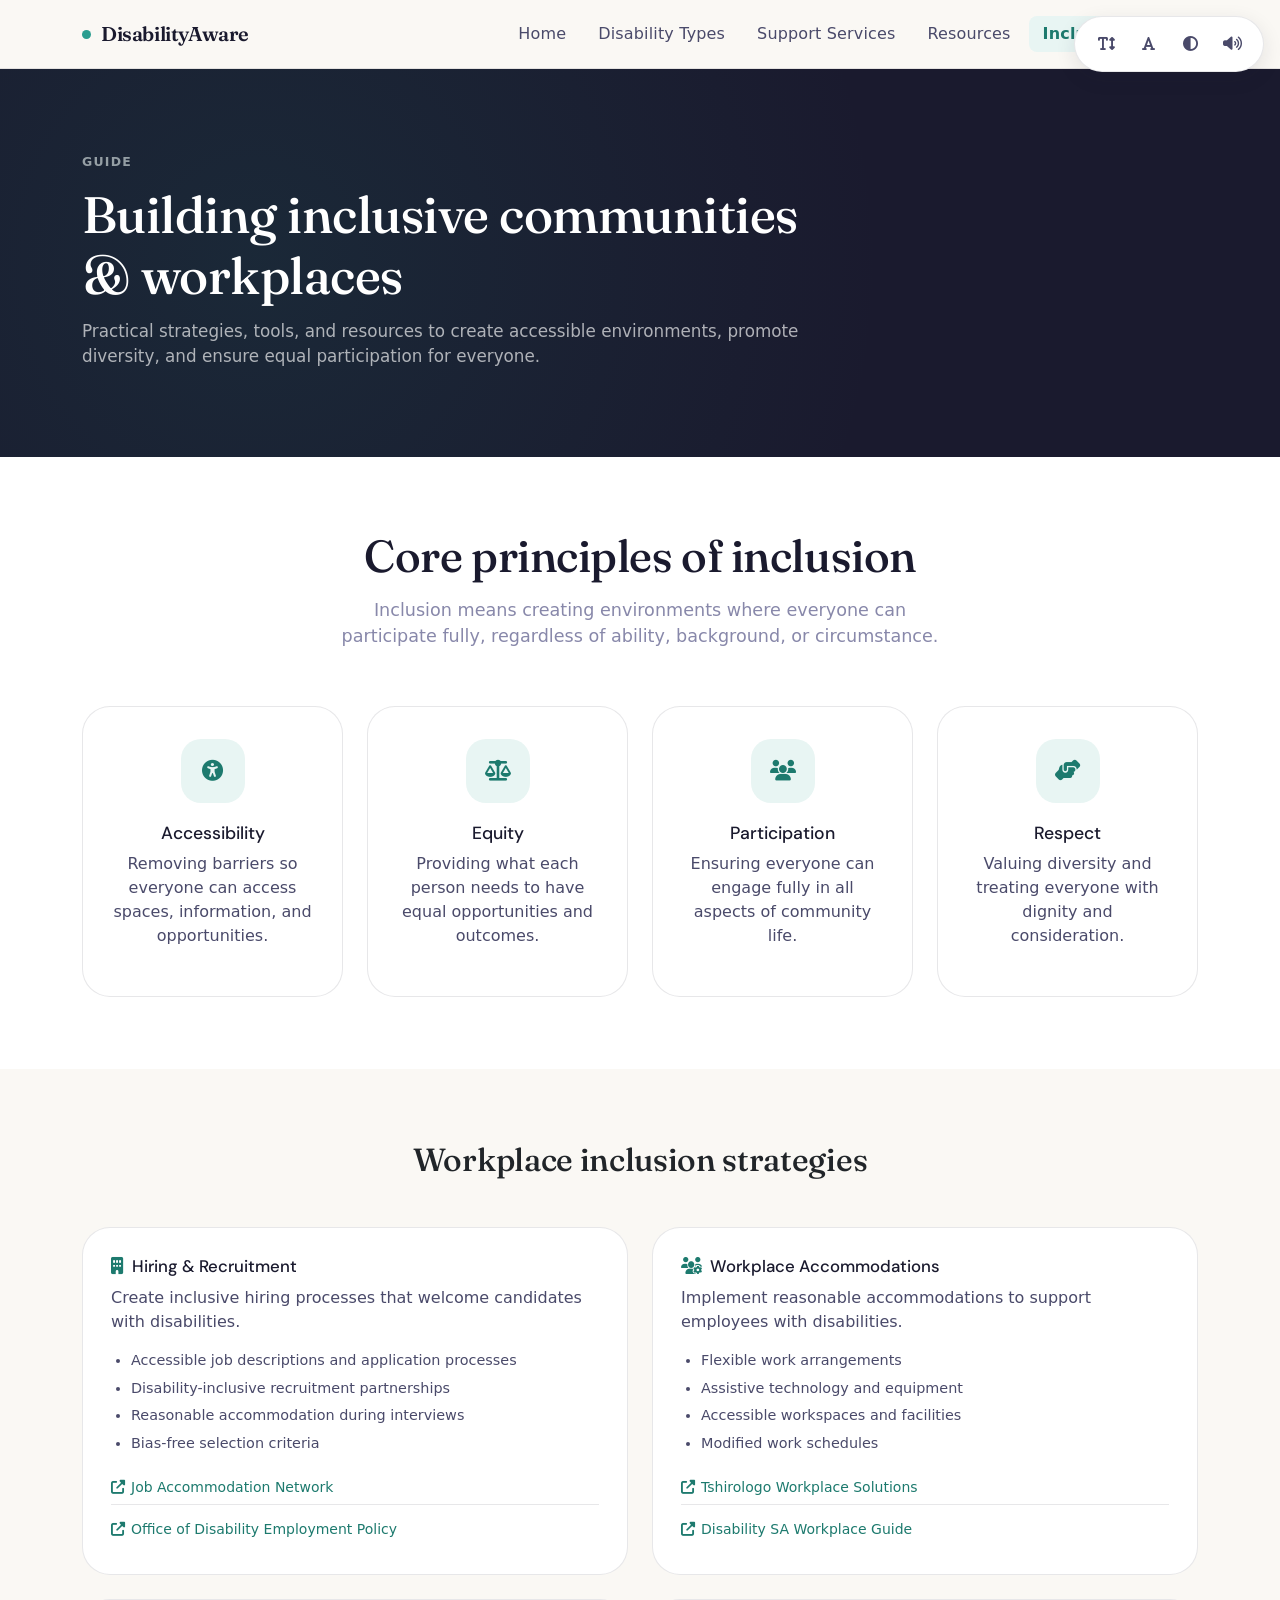
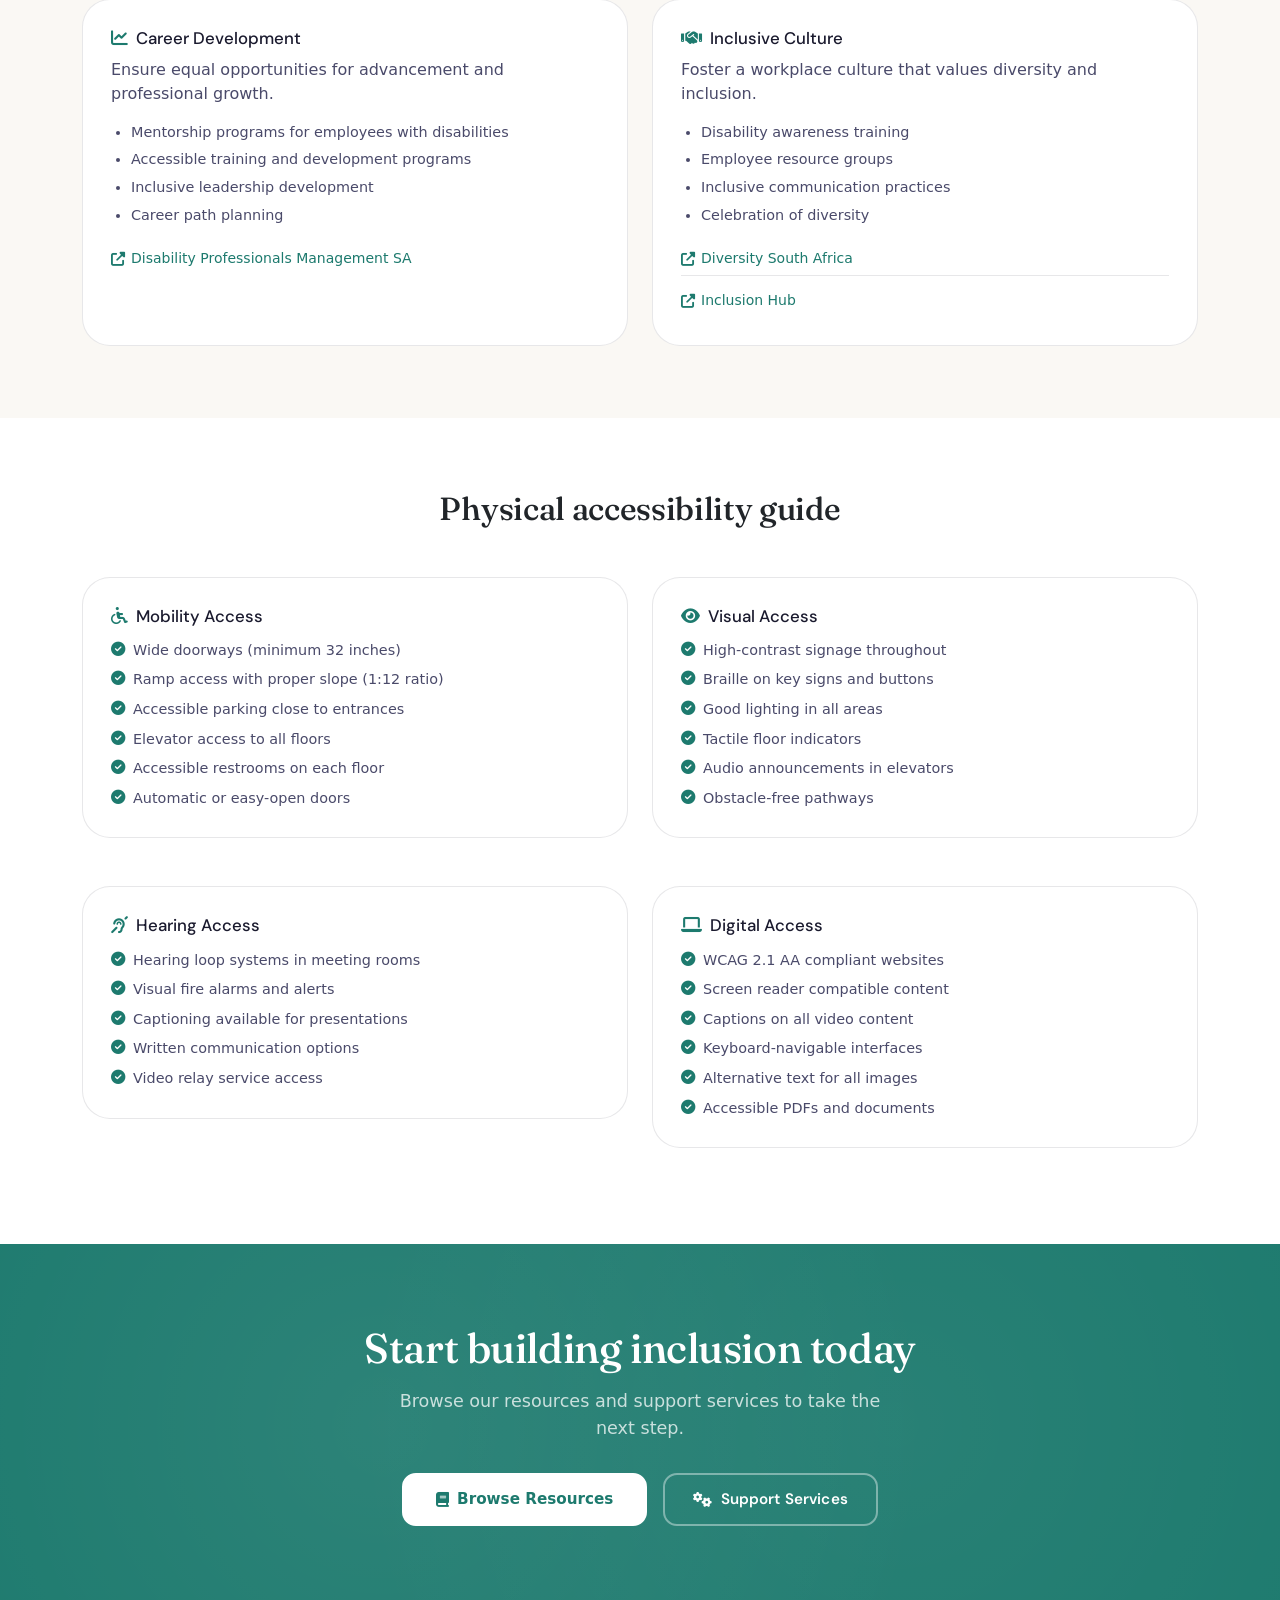
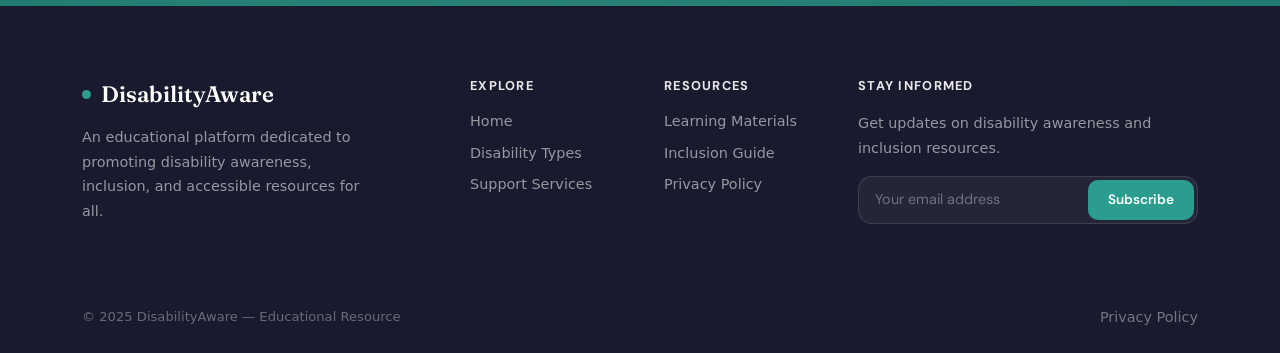
==== inclusion.html @ 9f7e64bd "Initial commit - disablilityAware website" ====
<!DOCTYPE html>
<html lang="en">
<head>
  <meta charset="utf-8"/>
  <meta name="viewport" content="width=device-width, initial-scale=1.0"/>
  <meta name="description" content="DisabilityAware — An educational platform dedicated to raising awareness about disabilities, promoting inclusion, and sharing empowering resources."/>
  <title>Inclusion Guide — DisabilityAware</title>
  <link rel="stylesheet" href="css/site.css"/>
  <link rel="stylesheet" href="https://cdnjs.cloudflare.com/ajax/libs/font-awesome/6.4.0/css/all.min.css" crossorigin="anonymous"/>
  <link rel="preconnect" href="https://fonts.googleapis.com">
  <link rel="preconnect" href="https://fonts.gstatic.com" crossorigin>
  <link href="https://fonts.googleapis.com/css2?family=DM+Sans:ital,opsz,wght@0,9..40,300;0,9..40,400;0,9..40,500;0,9..40,600;0,9..40,700;1,9..40,400&family=Fraunces:ital,opsz,wght@0,9..144,300;0,9..144,600;1,9..144,300&display=swap" rel="stylesheet">
  <link rel="stylesheet" href="https://cdnjs.cloudflare.com/ajax/libs/bootstrap/5.3.2/css/bootstrap.min.css" crossorigin="anonymous"/>
</head>
<body>

  <!-- Accessibility Toolbar -->
  <div class="accessibility-toolbar" role="toolbar" aria-label="Accessibility controls">
    <button id="font-increase" aria-label="Increase text size" title="Larger text"><i class="fas fa-text-height" aria-hidden="true"></i></button>
    <button id="font-decrease" aria-label="Decrease text size" title="Smaller text"><i class="fas fa-font" aria-hidden="true"></i></button>
    <button id="high-contrast" aria-label="Toggle high contrast" title="High contrast"><i class="fas fa-circle-half-stroke" aria-hidden="true"></i></button>
    <button id="read-aloud" aria-label="Read page aloud" title="Read aloud"><i class="fas fa-volume-high" aria-hidden="true"></i></button>
    <button id="stop-speech" aria-label="Stop reading" title="Stop" style="display:none;"><i class="fas fa-stop" aria-hidden="true"></i></button>
  </div>

  <a href="#main-content" class="visually-hidden-focusable" style="position:absolute;top:4px;left:4px;z-index:99999;padding:8px 16px;background:var(--teal);color:white;border-radius:8px;font-weight:600;">Skip to main content</a>

  <!-- Navigation -->
  <nav class="navbar navbar-expand-lg" role="navigation" aria-label="Main navigation">
    <div class="container">
      <a class="navbar-brand" href="index.html" aria-label="DisabilityAware home">
        <span class="navbar-brand-dot" aria-hidden="true"></span>
        DisabilityAware
      </a>
      <button class="navbar-toggler" type="button" data-bs-toggle="collapse" data-bs-target="#navbarNav"
              aria-controls="navbarNav" aria-expanded="false" aria-label="Toggle navigation">
        <span class="navbar-toggler-icon"></span>
      </button>
      <div class="collapse navbar-collapse" id="navbarNav">
        <ul class="navbar-nav ms-auto align-items-lg-center gap-lg-1">
          <li class="nav-item"><a class="nav-link" href="index.html">Home</a></li>
<li class="nav-item"><a class="nav-link" href="types.html">Disability Types</a></li>
<li class="nav-item"><a class="nav-link" href="services.html">Support Services</a></li>
<li class="nav-item"><a class="nav-link" href="resources.html">Resources</a></li>
<li class="nav-item"><a class="nav-link active" href="inclusion.html" aria-current="page">Inclusion Guide</a></li>

        </ul>
      </div>
    </div>
  </nav>

  <main id="main-content" role="main">
    
<section class="page-hero"><div class="container"><div class="col-lg-8"><span class="section-eyebrow" style="color:rgba(255,255,255,0.6);">Guide</span><h1>Building inclusive communities &amp; workplaces</h1><p>Practical strategies, tools, and resources to create accessible environments, promote diversity, and ensure equal participation for everyone.</p></div></div></section>

<section class="py-5"><div class="container py-4">
  <div class="section-header centered"><h2>Core principles of inclusion</h2><p>Inclusion means creating environments where everyone can participate fully, regardless of ability, background, or circumstance.</p></div>
  <div class="row g-4">
    <div class="col-md-6 col-lg-3"><div class="principle-card animate-pending"><div class="principle-icon mx-auto"><i class="fas fa-universal-access"></i></div><h4>Accessibility</h4><p>Removing barriers so everyone can access spaces, information, and opportunities.</p></div></div>
    <div class="col-md-6 col-lg-3"><div class="principle-card animate-pending"><div class="principle-icon mx-auto"><i class="fas fa-balance-scale"></i></div><h4>Equity</h4><p>Providing what each person needs to have equal opportunities and outcomes.</p></div></div>
    <div class="col-md-6 col-lg-3"><div class="principle-card animate-pending"><div class="principle-icon mx-auto"><i class="fas fa-users"></i></div><h4>Participation</h4><p>Ensuring everyone can engage fully in all aspects of community life.</p></div></div>
    <div class="col-md-6 col-lg-3"><div class="principle-card animate-pending"><div class="principle-icon mx-auto"><i class="fas fa-hands-helping"></i></div><h4>Respect</h4><p>Valuing diversity and treating everyone with dignity and consideration.</p></div></div>
  </div>
</div></section>

<section id="workplace-inclusion" class="py-5 section-alt"><div class="container py-4">
  <h2 class="text-center mb-5">Workplace inclusion strategies</h2>
  <div class="row g-4">
    <div class="col-lg-6"><div class="inclusion-card animate-pending"><h4><i class="fas fa-building me-2" style="color:var(--teal)"></i>Hiring &amp; Recruitment</h4><p>Create inclusive hiring processes that welcome candidates with disabilities.</p><ul class="inclusion-list"><li>Accessible job descriptions and application processes</li><li>Disability-inclusive recruitment partnerships</li><li>Reasonable accommodation during interviews</li><li>Bias-free selection criteria</li></ul><div class="resource-links"><a href="https://www.askjan.org" target="_blank" class="resource-link"><i class="fas fa-external-link-alt"></i>Job Accommodation Network</a><a href="https://www.dol.gov/odep" target="_blank" class="resource-link"><i class="fas fa-external-link-alt"></i>Office of Disability Employment Policy</a></div></div></div>
    <div class="col-lg-6"><div class="inclusion-card animate-pending"><h4><i class="fas fa-users-cog me-2" style="color:var(--teal)"></i>Workplace Accommodations</h4><p>Implement reasonable accommodations to support employees with disabilities.</p><ul class="inclusion-list"><li>Flexible work arrangements</li><li>Assistive technology and equipment</li><li>Accessible workspaces and facilities</li><li>Modified work schedules</li></ul><div class="resource-links"><a href="https://www.tshirologo.co.za" target="_blank" class="resource-link"><i class="fas fa-external-link-alt"></i>Tshirologo Workplace Solutions</a><a href="https://www.disabilitysa.org/workplace" target="_blank" class="resource-link"><i class="fas fa-external-link-alt"></i>Disability SA Workplace Guide</a></div></div></div>
    <div class="col-lg-6"><div class="inclusion-card animate-pending"><h4><i class="fas fa-chart-line me-2" style="color:var(--teal)"></i>Career Development</h4><p>Ensure equal opportunities for advancement and professional growth.</p><ul class="inclusion-list"><li>Mentorship programs for employees with disabilities</li><li>Accessible training and development programs</li><li>Inclusive leadership development</li><li>Career path planning</li></ul><div class="resource-links"><a href="https://www.dpmsa.org.za" target="_blank" class="resource-link"><i class="fas fa-external-link-alt"></i>Disability Professionals Management SA</a></div></div></div>
    <div class="col-lg-6"><div class="inclusion-card animate-pending"><h4><i class="fas fa-handshake me-2" style="color:var(--teal)"></i>Inclusive Culture</h4><p>Foster a workplace culture that values diversity and inclusion.</p><ul class="inclusion-list"><li>Disability awareness training</li><li>Employee resource groups</li><li>Inclusive communication practices</li><li>Celebration of diversity</li></ul><div class="resource-links"><a href="https://www.diversitysa.org" target="_blank" class="resource-link"><i class="fas fa-external-link-alt"></i>Diversity South Africa</a><a href="https://www.inclusionhub.com" target="_blank" class="resource-link"><i class="fas fa-external-link-alt"></i>Inclusion Hub</a></div></div></div>
  </div>
</div></section>

<section id="physical-accessibility" class="py-5"><div class="container py-4">
  <h2 class="text-center mb-5">Physical accessibility guide</h2>
  <div class="row g-4">
    <div class="col-lg-6">
      <div class="accessibility-guide animate-pending">
        <h4><i class="fas fa-wheelchair me-2" style="color:var(--teal)"></i>Mobility Access</h4>
        <div class="checklist"><div class="checklist-item"><i class="fas fa-check-circle"></i><span>Wide doorways (minimum 32 inches)</span></div><div class="checklist-item"><i class="fas fa-check-circle"></i><span>Ramp access with proper slope (1:12 ratio)</span></div><div class="checklist-item"><i class="fas fa-check-circle"></i><span>Accessible parking close to entrances</span></div><div class="checklist-item"><i class="fas fa-check-circle"></i><span>Elevator access to all floors</span></div><div class="checklist-item"><i class="fas fa-check-circle"></i><span>Accessible restrooms on each floor</span></div><div class="checklist-item"><i class="fas fa-check-circle"></i><span>Automatic or easy-open doors</span></div></div>
      </div>
    </div>
    <div class="col-lg-6">
      <div class="accessibility-guide animate-pending">
        <h4><i class="fas fa-eye me-2" style="color:var(--teal)"></i>Visual Access</h4>
        <div class="checklist"><div class="checklist-item"><i class="fas fa-check-circle"></i><span>High-contrast signage throughout</span></div><div class="checklist-item"><i class="fas fa-check-circle"></i><span>Braille on key signs and buttons</span></div><div class="checklist-item"><i class="fas fa-check-circle"></i><span>Good lighting in all areas</span></div><div class="checklist-item"><i class="fas fa-check-circle"></i><span>Tactile floor indicators</span></div><div class="checklist-item"><i class="fas fa-check-circle"></i><span>Audio announcements in elevators</span></div><div class="checklist-item"><i class="fas fa-check-circle"></i><span>Obstacle-free pathways</span></div></div>
      </div>
    </div>
    <div class="col-lg-6">
      <div class="accessibility-guide animate-pending">
        <h4><i class="fas fa-ear-deaf me-2" style="color:var(--teal)"></i>Hearing Access</h4>
        <div class="checklist"><div class="checklist-item"><i class="fas fa-check-circle"></i><span>Hearing loop systems in meeting rooms</span></div><div class="checklist-item"><i class="fas fa-check-circle"></i><span>Visual fire alarms and alerts</span></div><div class="checklist-item"><i class="fas fa-check-circle"></i><span>Captioning available for presentations</span></div><div class="checklist-item"><i class="fas fa-check-circle"></i><span>Written communication options</span></div><div class="checklist-item"><i class="fas fa-check-circle"></i><span>Video relay service access</span></div></div>
      </div>
    </div>
    <div class="col-lg-6">
      <div class="accessibility-guide animate-pending">
        <h4><i class="fas fa-laptop me-2" style="color:var(--teal)"></i>Digital Access</h4>
        <div class="checklist"><div class="checklist-item"><i class="fas fa-check-circle"></i><span>WCAG 2.1 AA compliant websites</span></div><div class="checklist-item"><i class="fas fa-check-circle"></i><span>Screen reader compatible content</span></div><div class="checklist-item"><i class="fas fa-check-circle"></i><span>Captions on all video content</span></div><div class="checklist-item"><i class="fas fa-check-circle"></i><span>Keyboard-navigable interfaces</span></div><div class="checklist-item"><i class="fas fa-check-circle"></i><span>Alternative text for all images</span></div><div class="checklist-item"><i class="fas fa-check-circle"></i><span>Accessible PDFs and documents</span></div></div>
      </div>
    </div>
  </div>
</div></section>

<section class="cta-strip"><div class="container" style="position:relative;"><h2>Start building inclusion today</h2><p>Browse our resources and support services to take the next step.</p><div class="d-flex flex-wrap justify-content-center gap-3"><a href="resources.html" class="btn-cta-white"><i class="fas fa-book"></i>Browse Resources</a><a href="services.html" class="btn-modern btn-outline-modern"><i class="fas fa-cogs"></i>Support Services</a></div></div></section>

  </main>

  <!-- Footer -->
  <footer role="contentinfo">
    <div class="container">
      <div class="row g-5">
        <div class="col-lg-4">
          <div class="footer-brand"><span class="navbar-brand-dot" aria-hidden="true"></span>DisabilityAware</div>
          <p style="max-width:300px;margin-bottom:0;">An educational platform dedicated to promoting disability awareness, inclusion, and accessible resources for all.</p>
        </div>
        <div class="col-lg-2 col-md-4 col-6">
          <h5>Explore</h5>
          <nav class="footer-links" aria-label="Footer navigation">
            <a href="index.html">Home</a>
            <a href="types.html">Disability Types</a>
            <a href="services.html">Support Services</a>
          </nav>
        </div>
        <div class="col-lg-2 col-md-4 col-6">
          <h5>Resources</h5>
          <nav class="footer-links" aria-label="Resources navigation">
            <a href="resources.html">Learning Materials</a>
            <a href="inclusion.html">Inclusion Guide</a>
            <a href="privacy.html">Privacy Policy</a>
          </nav>
        </div>
        <div class="col-lg-4 col-md-4">
          <h5>Stay Informed</h5>
          <p style="margin-bottom:16px;">Get updates on disability awareness and inclusion resources.</p>
          <div class="newsletter-form">
            <label for="newsletterEmail" class="visually-hidden">Email address</label>
            <input type="email" id="newsletterEmail" placeholder="Your email address" autocomplete="email"/>
            <button type="button" id="subscribeBtn">Subscribe</button>
          </div>
        </div>
      </div>
    </div>
    <hr class="footer-divider"/>
    <div class="container">
      <div class="footer-bottom">
        <p>&copy; 2025 DisabilityAware — Educational Resource</p>
        <p><a href="privacy.html" style="color:rgba(255,255,255,0.4);">Privacy Policy</a></p>
      </div>
    </div>
  </footer>

  <script src="https://cdnjs.cloudflare.com/ajax/libs/bootstrap/5.3.2/js/bootstrap.bundle.min.js" crossorigin="anonymous"></script>
  <script src="js/site.js"></script>
</body>
</html>
---- css/site.css ----
/* ================================================================
   DisabilityAware — Modern Design System
   Theme: Warm Humanity · Accessible · Professional
   ================================================================ */

@import url('https://fonts.googleapis.com/css2?family=DM+Sans:ital,opsz,wght@0,9..40,300;0,9..40,400;0,9..40,500;0,9..40,600;0,9..40,700;1,9..40,400&family=Fraunces:ital,opsz,wght@0,9..144,300;0,9..144,600;1,9..144,300&display=swap');

/* ===== TOKENS ===== */
:root {
  --ink:        #1a1a2e;
  --ink-light:  #4a4a6a;
  --ink-muted:  #8888aa;
  --cream:      #faf8f4;
  --warm-white: #ffffff;
  --border:     rgba(26,26,46,0.1);

  /* Brand palette — warm teal + amber accent */
  --teal:       #1d7a6e;
  --teal-mid:   #2a9d8f;
  --teal-light: #e8f5f3;
  --teal-pale:  #f0faf9;
  --amber:      #e8820c;
  --amber-light:#fff4e6;
  --amber-pale: #fffbf5;
  --rose:       #c0505a;
  --sage:       #5a7a5e;
  --navy:       #1a1a2e;

  /* Typography */
  --font-body:  'DM Sans', system-ui, sans-serif;
  --font-serif: 'Fraunces', Georgia, serif;

  /* Shadows */
  --sh-xs: 0 1px 3px rgba(26,26,46,0.06);
  --sh-sm: 0 2px 8px rgba(26,26,46,0.08);
  --sh-md: 0 6px 20px rgba(26,26,46,0.10);
  --sh-lg: 0 16px 40px rgba(26,26,46,0.12);

  /* Radius */
  --r-sm: 8px;
  --r-md: 14px;
  --r-lg: 20px;
  --r-xl: 28px;
}

/* ===== RESET & BASE ===== */
*, *::before, *::after { box-sizing: border-box; margin: 0; padding: 0; }

html { scroll-behavior: smooth; font-size: 16px; }

body {
  font-family: var(--font-body);
  color: var(--ink);
  background: var(--cream);
  line-height: 1.7;
  overflow-x: hidden;
  -webkit-font-smoothing: antialiased;
}

h1, h2, h3 {
  font-family: var(--font-serif);
  font-weight: 600;
  letter-spacing: -0.01em;
  line-height: 1.2;
}

h4, h5, h6 {
  font-family: var(--font-body);
  font-weight: 600;
  line-height: 1.3;
}

p { color: var(--ink-light); }

a { color: var(--teal); text-decoration: none; transition: color 0.2s; }
a:hover { color: var(--teal-mid); }

img { max-width: 100%; display: block; }

/* ===== HIGH CONTRAST MODE ===== */
body.high-contrast {
  --ink: #ffffff;
  --ink-light: #eeeeee;
  --ink-muted: #cccccc;
  --cream: #000000;
  --warm-white: #111111;
  --border: rgba(255,255,255,0.3);
  --teal: #44ffee;
  --teal-light: #002020;
  --amber: #ffcc44;
  background: #000000 !important;
  color: #ffffff !important;
}

body.high-contrast .navbar {
  background: #111111 !important;
  border-bottom: 2px solid #ffffff !important;
}

body.high-contrast .edu-card,
body.high-contrast .fact-card,
body.high-contrast .stat-block {
  background: #1a1a1a !important;
  border: 2px solid #ffffff !important;
}

/* ===== ACCESSIBILITY TOOLBAR ===== */
.accessibility-toolbar {
  position: fixed;
  top: 16px;
  right: 16px;
  z-index: 9999;
  background: var(--warm-white);
  border: 1px solid var(--border);
  border-radius: 50px;
  padding: 8px 12px;
  display: flex;
  align-items: center;
  gap: 4px;
  box-shadow: var(--sh-md);
}

.accessibility-toolbar button {
  background: transparent;
  color: var(--ink-light);
  border: none;
  width: 38px;
  height: 38px;
  border-radius: 50%;
  cursor: pointer;
  display: flex;
  align-items: center;
  justify-content: center;
  font-size: 0.95rem;
  transition: all 0.2s;
}

.accessibility-toolbar button:hover {
  background: var(--teal-light);
  color: var(--teal);
}

.accessibility-toolbar button:focus-visible {
  outline: 2px solid var(--teal);
  outline-offset: 2px;
}

#stop-speech {
  background: #fff0f0 !important;
  color: var(--rose) !important;
  display: none;
}

/* ===== NAVIGATION ===== */
.navbar {
  background: rgba(250,248,244,0.96) !important;
  backdrop-filter: blur(16px);
  -webkit-backdrop-filter: blur(16px);
  border-bottom: 1px solid var(--border);
  padding: 0 !important;
  position: sticky;
  top: 0;
  z-index: 1000;
  transition: box-shadow 0.3s;
}

.navbar.scrolled { box-shadow: var(--sh-md); }

.navbar > .container {
  display: flex;
  align-items: center;
  height: 68px;
}

.navbar-brand {
  font-family: var(--font-serif);
  font-weight: 600;
  font-size: 1.45rem;
  color: var(--ink) !important;
  letter-spacing: -0.02em;
  text-decoration: none;
  display: flex;
  align-items: center;
  gap: 10px;
}

.navbar-brand-dot {
  width: 9px;
  height: 9px;
  background: var(--teal-mid);
  border-radius: 50%;
  display: inline-block;
  flex-shrink: 0;
}

.nav-link {
  color: var(--ink-light) !important;
  font-weight: 500;
  font-size: 0.9rem;
  padding: 6px 14px !important;
  border-radius: var(--r-sm);
  transition: all 0.2s;
  letter-spacing: 0.01em;
}

.nav-link:hover {
  color: var(--ink) !important;
  background: rgba(26,26,46,0.05);
}

.nav-link.active {
  color: var(--teal) !important;
  background: var(--teal-light);
  font-weight: 600;
}

.navbar-toggler {
  border: 1px solid var(--border);
  border-radius: var(--r-sm);
  padding: 6px 10px;
}

.navbar-toggler:focus { box-shadow: 0 0 0 3px rgba(29,122,110,0.2); }

/* ===== BUTTONS ===== */
.btn-modern {
  display: inline-flex;
  align-items: center;
  gap: 8px;
  padding: 13px 28px;
  border-radius: var(--r-md);
  font-weight: 600;
  font-size: 0.95rem;
  font-family: var(--font-body);
  border: 2px solid transparent;
  cursor: pointer;
  transition: all 0.25s cubic-bezier(0.4,0,0.2,1);
  text-decoration: none;
  line-height: 1;
  letter-spacing: 0.01em;
}

.btn-modern:hover { transform: translateY(-2px); text-decoration: none; }
.btn-modern:active { transform: translateY(0); }

.btn-primary-gradient {
  background: var(--teal);
  color: white;
  border-color: var(--teal);
}

.btn-primary-gradient:hover {
  background: var(--teal-mid);
  border-color: var(--teal-mid);
  color: white;
  box-shadow: 0 8px 24px rgba(29,122,110,0.3);
}

.btn-outline-modern {
  background: transparent;
  color: white;
  border-color: rgba(255,255,255,0.4);
}

.btn-outline-modern:hover {
  background: rgba(255,255,255,0.12);
  border-color: rgba(255,255,255,0.65);
  color: white;
}

/* ===== HERO SECTION ===== */
.hero-section {
  background: var(--navy);
  position: relative;
  overflow: hidden;
  padding: 120px 0 100px;
  min-height: 88vh;
  display: flex;
  align-items: center;
}

.hero-texture {
  position: absolute;
  inset: 0;
  background-image:
    radial-gradient(circle at 15% 30%, rgba(29,122,110,0.18) 0%, transparent 50%),
    radial-gradient(circle at 85% 70%, rgba(232,130,12,0.10) 0%, transparent 50%),
    radial-gradient(circle at 50% 100%, rgba(29,122,110,0.08) 0%, transparent 60%);
  pointer-events: none;
}

.hero-grid {
  position: absolute;
  inset: 0;
  background-image:
    linear-gradient(rgba(255,255,255,0.025) 1px, transparent 1px),
    linear-gradient(90deg, rgba(255,255,255,0.025) 1px, transparent 1px);
  background-size: 60px 60px;
  pointer-events: none;
  mask-image: radial-gradient(ellipse 80% 70% at 50% 50%, black, transparent);
}

.hero-content { position: relative; z-index: 2; }

.hero-eyebrow {
  display: inline-flex;
  align-items: center;
  gap: 8px;
  background: rgba(255,255,255,0.08);
  border: 1px solid rgba(255,255,255,0.15);
  border-radius: 50px;
  padding: 6px 16px;
  font-size: 0.82rem;
  font-weight: 600;
  color: rgba(255,255,255,0.75);
  letter-spacing: 0.08em;
  text-transform: uppercase;
  margin-bottom: 24px;
  animation: fadeInUp 0.6s ease-out both;
}

.hero-eyebrow-dot {
  width: 6px;
  height: 6px;
  background: var(--teal-mid);
  border-radius: 50%;
}

.hero-section h1 {
  font-size: clamp(2.8rem, 6vw, 5rem);
  color: white;
  margin-bottom: 24px;
  line-height: 1.06;
  animation: fadeInUp 0.7s ease-out 0.1s both;
}

.hero-section h1 em {
  font-style: italic;
  color: var(--teal-mid);
}

.hero-section .lead {
  font-size: clamp(1rem, 2vw, 1.2rem);
  color: rgba(255,255,255,0.7);
  max-width: 580px;
  margin-bottom: 40px;
  animation: fadeInUp 0.7s ease-out 0.2s both;
  line-height: 1.75;
}

.hero-buttons { animation: fadeInUp 0.7s ease-out 0.3s both; }

.hero-stat-row {
  display: flex;
  gap: 40px;
  margin-top: 64px;
  padding-top: 40px;
  border-top: 1px solid rgba(255,255,255,0.1);
  animation: fadeInUp 0.7s ease-out 0.45s both;
}

.hero-stat-item { color: rgba(255,255,255,0.6); }

.hero-stat-item strong {
  display: block;
  font-family: var(--font-serif);
  font-size: 2.2rem;
  font-weight: 600;
  color: white;
  line-height: 1;
  margin-bottom: 4px;
}

.hero-stat-item span { font-size: 0.85rem; }

/* ===== SECTION COMMON ===== */
.section-eyebrow {
  display: inline-block;
  font-size: 0.78rem;
  font-weight: 700;
  letter-spacing: 0.1em;
  text-transform: uppercase;
  color: var(--teal);
  margin-bottom: 12px;
}

.section-header { margin-bottom: 56px; }
.section-header h2 {
  font-size: clamp(1.9rem, 4vw, 2.8rem);
  color: var(--ink);
  margin-bottom: 14px;
}
.section-header p {
  font-size: 1.1rem;
  color: var(--ink-muted);
  max-width: 600px;
}
.section-header.centered { text-align: center; }
.section-header.centered p { margin: 0 auto; }

/* ===== EDUCATIONAL CARDS ===== */
.edu-card {
  background: var(--warm-white);
  border-radius: var(--r-xl);
  padding: 36px 28px;
  height: 100%;
  border: 1px solid var(--border);
  transition: all 0.35s cubic-bezier(0.4,0,0.2,1);
  position: relative;
  display: flex;
  flex-direction: column;
}

.edu-card:hover {
  transform: translateY(-6px);
  box-shadow: var(--sh-lg);
  border-color: rgba(29,122,110,0.2);
}

.edu-icon {
  width: 56px;
  height: 56px;
  background: var(--teal-light);
  border-radius: var(--r-md);
  display: flex;
  align-items: center;
  justify-content: center;
  margin-bottom: 20px;
  color: var(--teal);
  font-size: 1.4rem;
  transition: all 0.3s;
  flex-shrink: 0;
}

.edu-card:hover .edu-icon {
  background: var(--teal);
  color: white;
  transform: scale(1.05);
}

.edu-card:nth-child(2) .edu-icon { background: var(--amber-light); color: var(--amber); }
.edu-card:nth-child(2):hover .edu-icon { background: var(--amber); color: white; }

.edu-card:nth-child(3) .edu-icon { background: #ede9fe; color: #6d28d9; }
.edu-card:nth-child(3):hover .edu-icon { background: #6d28d9; color: white; }

.edu-card:nth-child(4) .edu-icon { background: #fff0f0; color: var(--rose); }
.edu-card:nth-child(4):hover .edu-icon { background: var(--rose); color: white; }

.edu-card:nth-child(5) .edu-icon { background: #f0fdf4; color: var(--sage); }
.edu-card:nth-child(5):hover .edu-icon { background: var(--sage); color: white; }

.edu-card:nth-child(6) .edu-icon { background: #eff6ff; color: #1d4ed8; }
.edu-card:nth-child(6):hover .edu-icon { background: #1d4ed8; color: white; }

.edu-title {
  color: var(--ink);
  font-family: var(--font-body);
  font-size: 1.15rem;
  font-weight: 700;
  margin-bottom: 10px;
}

.edu-desc {
  color: var(--ink-muted);
  font-size: 0.93rem;
  line-height: 1.65;
  margin-bottom: 20px;
}

.resources-list {
  background: var(--cream);
  border-radius: var(--r-md);
  padding: 16px 20px;
  margin-bottom: 20px;
  flex: 1;
}

.resources-list h6 {
  color: var(--ink);
  font-weight: 700;
  font-size: 0.75rem;
  text-transform: uppercase;
  letter-spacing: 0.08em;
  margin-bottom: 10px;
}

.resources-list ul {
  padding-left: 16px;
  margin: 0;
}

.resources-list li {
  color: var(--ink-light);
  font-size: 0.875rem;
  margin-bottom: 5px;
  line-height: 1.5;
}

.resources-list li::marker { color: var(--teal-mid); }

.edu-link {
  display: inline-flex;
  align-items: center;
  gap: 6px;
  color: var(--teal);
  font-weight: 600;
  font-size: 0.875rem;
  text-decoration: none;
  transition: gap 0.2s;
  margin-top: auto;
}

.edu-link:hover { gap: 10px; color: var(--teal); }

/* ===== STATS SECTION ===== */
.stats-section { background: var(--ink); }

.stat-block {
  padding: 40px 32px;
  text-align: center;
  border-right: 1px solid rgba(255,255,255,0.06);
  transition: background 0.3s;
}

.stat-block:last-child { border-right: none; }
.stat-block:hover { background: rgba(255,255,255,0.03); }

.stat-number {
  font-family: var(--font-serif);
  font-size: 3.2rem;
  font-weight: 600;
  color: var(--teal-mid);
  line-height: 1;
  margin-bottom: 8px;
}

.stat-label {
  font-size: 0.88rem;
  color: rgba(255,255,255,0.55);
  line-height: 1.5;
  max-width: 150px;
  margin: 0 auto;
}

/* ===== SUPPORT SECTION ===== */
.support-section { background: var(--warm-white); }

.support-image-wrap {
  position: relative;
}

.support-image-wrap img {
  border-radius: var(--r-xl);
  width: 100%;
  object-fit: cover;
  height: 440px;
}

.support-image-badge {
  position: absolute;
  bottom: 24px;
  left: 24px;
  background: white;
  border-radius: var(--r-md);
  padding: 14px 20px;
  box-shadow: var(--sh-lg);
  display: flex;
  align-items: center;
  gap: 12px;
  font-size: 0.9rem;
}

.support-image-badge .badge-icon {
  width: 36px;
  height: 36px;
  background: var(--teal-light);
  border-radius: var(--r-sm);
  display: flex;
  align-items: center;
  justify-content: center;
  color: var(--teal);
  font-size: 1rem;
  flex-shrink: 0;
}

.support-image-badge strong {
  display: block;
  color: var(--ink);
  font-size: 0.9rem;
  font-weight: 700;
  line-height: 1;
  margin-bottom: 2px;
}

.support-image-badge span { color: var(--ink-muted); font-size: 0.78rem; }

.check-item {
  display: flex;
  align-items: flex-start;
  gap: 14px;
  margin-bottom: 16px;
  padding: 16px 20px;
  border-radius: var(--r-md);
  border: 1px solid var(--border);
  background: var(--cream);
  transition: all 0.2s;
}

.check-item:hover {
  border-color: rgba(29,122,110,0.2);
  background: var(--teal-pale);
}

.check-icon {
  width: 28px;
  height: 28px;
  background: var(--teal);
  border-radius: 8px;
  display: flex;
  align-items: center;
  justify-content: center;
  color: white;
  font-size: 0.75rem;
  flex-shrink: 0;
  margin-top: 1px;
}

.check-item strong {
  display: block;
  color: var(--ink);
  font-weight: 600;
  font-size: 0.95rem;
  margin-bottom: 3px;
}

.check-item p {
  color: var(--ink-muted);
  font-size: 0.875rem;
  margin: 0;
  line-height: 1.5;
}

/* ===== CTA STRIP ===== */
.cta-strip {
  background: var(--teal);
  padding: 80px 0;
  text-align: center;
  position: relative;
  overflow: hidden;
}

.cta-strip::before {
  content: '';
  position: absolute;
  inset: 0;
  background: radial-gradient(circle at 30% 50%, rgba(255,255,255,0.07), transparent 60%),
              radial-gradient(circle at 70% 50%, rgba(255,255,255,0.05), transparent 60%);
  pointer-events: none;
}

.cta-strip h2 {
  font-size: clamp(1.8rem, 4vw, 2.6rem);
  color: white;
  margin-bottom: 14px;
  position: relative;
}

.cta-strip p {
  color: rgba(255,255,255,0.75);
  font-size: 1.1rem;
  margin-bottom: 32px;
  max-width: 520px;
  margin-left: auto;
  margin-right: auto;
  position: relative;
}

.btn-cta-white {
  background: white;
  color: var(--teal);
  border: 2px solid white;
  padding: 13px 32px;
  border-radius: var(--r-md);
  font-weight: 700;
  font-size: 0.95rem;
  display: inline-flex;
  align-items: center;
  gap: 8px;
  transition: all 0.25s;
  text-decoration: none;
  position: relative;
}

.btn-cta-white:hover {
  background: transparent;
  color: white;
  transform: translateY(-2px);
  box-shadow: 0 8px 24px rgba(0,0,0,0.2);
}

/* ===== FOOTER ===== */
footer {
  background: var(--ink);
  padding: 72px 0 0;
}

.footer-brand {
  font-family: var(--font-serif);
  font-size: 1.4rem;
  font-weight: 600;
  color: white;
  margin-bottom: 14px;
  display: flex;
  align-items: center;
  gap: 10px;
}

footer p, footer li {
  color: rgba(255,255,255,0.55);
  font-size: 0.9rem;
  line-height: 1.7;
}

footer h5 {
  color: rgba(255,255,255,0.9);
  font-size: 0.8rem;
  font-weight: 700;
  text-transform: uppercase;
  letter-spacing: 0.1em;
  margin-bottom: 18px;
}

footer a {
  color: rgba(255,255,255,0.55);
  text-decoration: none;
  font-size: 0.9rem;
  transition: color 0.2s;
  display: inline-block;
}

footer a:hover { color: white; }

.footer-links { display: flex; flex-direction: column; gap: 10px; }

.footer-divider {
  border: none;
  border-top: 1px solid rgba(255,255,255,0.07);
  margin: 56px 0 0;
}

.footer-bottom {
  padding: 24px 0;
  display: flex;
  align-items: center;
  justify-content: space-between;
  flex-wrap: wrap;
  gap: 12px;
}

.footer-bottom p {
  color: rgba(255,255,255,0.35);
  font-size: 0.82rem;
  margin: 0;
}

/* Newsletter form */
.newsletter-form { position: relative; }

.newsletter-form input {
  width: 100%;
  padding: 12px 130px 12px 16px;
  border: 1px solid rgba(255,255,255,0.12);
  border-radius: var(--r-md);
  background: rgba(255,255,255,0.05);
  color: white;
  font-size: 0.9rem;
  font-family: var(--font-body);
  outline: none;
  transition: border-color 0.2s;
}

.newsletter-form input:focus { border-color: var(--teal-mid); }
.newsletter-form input::placeholder { color: rgba(255,255,255,0.35); }

.newsletter-form button {
  position: absolute;
  right: 4px;
  top: 4px;
  bottom: 4px;
  padding: 0 20px;
  background: var(--teal-mid);
  border: none;
  border-radius: 10px;
  color: white;
  font-weight: 600;
  font-size: 0.85rem;
  font-family: var(--font-body);
  cursor: pointer;
  transition: background 0.2s;
}

.newsletter-form button:hover { background: var(--teal); }

/* ===== ANIMATIONS ===== */
@keyframes fadeInUp {
  from { opacity: 0; transform: translateY(24px); }
  to   { opacity: 1; transform: translateY(0); }
}

.animate-pending {
  opacity: 0;
  transform: translateY(20px);
  transition: opacity 0.55s ease, transform 0.55s ease;
}

.animate-in { opacity: 1; transform: translateY(0); }

/* ===== PAGE HERO (inner pages) ===== */
.page-hero {
  background: var(--navy);
  padding: 80px 0 72px;
  position: relative;
  overflow: hidden;
}

.page-hero::before {
  content: '';
  position: absolute;
  inset: 0;
  background: radial-gradient(circle at 20% 50%, rgba(29,122,110,0.15), transparent 60%);
  pointer-events: none;
}

.page-hero h1 {
  color: white;
  font-size: clamp(2rem, 5vw, 3.2rem);
  margin-bottom: 12px;
  position: relative;
}

.page-hero p {
  color: rgba(255,255,255,0.65);
  font-size: 1.05rem;
  position: relative;
}

/* ===== CARD (Bootstrap override) ===== */
.card {
  border: 1px solid var(--border);
  border-radius: var(--r-lg);
  background: var(--warm-white);
  transition: box-shadow 0.3s, transform 0.3s;
  box-shadow: none;
}

.card:hover { transform: translateY(-4px); box-shadow: var(--sh-md) !important; }

.card-header {
  background: transparent;
  border-bottom: 1px solid var(--border);
  padding: 20px 24px;
}

/* ===== TABLE OVERRIDES ===== */
.table thead th {
  background: var(--teal-light);
  color: var(--teal);
  border-bottom: 2px solid rgba(29,122,110,0.2);
  font-size: 0.8rem;
  font-weight: 700;
  text-transform: uppercase;
  letter-spacing: 0.06em;
  padding: 14px 16px;
}

.table td { padding: 14px 16px; vertical-align: middle; color: var(--ink-light); }
.table-hover tbody tr:hover { background: var(--teal-pale); }

/* ===== BADGE OVERRIDES ===== */
.badge {
  border-radius: 6px;
  font-weight: 600;
  font-size: 0.75rem;
  padding: 5px 10px;
}

.badge.bg-primary { background: var(--teal-light) !important; color: var(--teal) !important; }
.badge.bg-success { background: #f0fdf4 !important; color: #166534 !important; }
.badge.bg-warning { background: var(--amber-light) !important; color: var(--amber) !important; }
.badge.bg-info    { background: #eff6ff !important; color: #1d4ed8 !important; }

/* ===== ALERT OVERRIDES ===== */
.alert { border: none; border-radius: var(--r-md); border-left: 4px solid; }
.alert-info    { background: #eff6ff; border-color: #1d4ed8; color: #1e3a5f; }
.alert-success { background: #f0fdf4; border-color: var(--sage); color: #14532d; }
.alert-warning { background: var(--amber-light); border-color: var(--amber); color: #78350f; }

/* ===== FILTER BUTTONS (Types page) ===== */
.btn-outline-primary {
  border: 1.5px solid var(--border);
  color: var(--ink-light);
  background: transparent;
  border-radius: var(--r-sm);
  padding: 6px 16px;
  font-size: 0.875rem;
  font-weight: 500;
  transition: all 0.2s;
}

.btn-outline-primary:hover {
  border-color: var(--teal);
  color: var(--teal);
  background: var(--teal-pale);
}

.btn-outline-primary.active {
  background: var(--teal);
  border-color: var(--teal);
  color: white;
}

/* ===== RESPONSIVE ===== */
@media (max-width: 992px) {
  .hero-stat-row { flex-wrap: wrap; gap: 28px; }
  .stat-block { border-right: none; border-bottom: 1px solid rgba(255,255,255,0.06); padding: 28px 0; }
  .stat-block:last-child { border-bottom: none; }
}

@media (max-width: 768px) {
  .accessibility-toolbar { top: 8px; right: 8px; padding: 6px 8px; }
  .accessibility-toolbar button { width: 34px; height: 34px; font-size: 0.85rem; }
  .hero-section { padding: 90px 0 60px; min-height: 75vh; }
  .hero-section h1 { font-size: 2.4rem; }
  .btn-modern { padding: 12px 22px; font-size: 0.9rem; }
  .edu-card { padding: 28px 22px; }
  .footer-bottom { flex-direction: column; text-align: center; }
  .support-image-wrap img { height: 300px; }
}

@media (max-width: 576px) {
  .hero-stat-row { gap: 20px; }
  .hero-stat-item strong { font-size: 1.8rem; }
}

/* ===== SMOOTH SCROLL ===== */
html { scroll-behavior: smooth; }

/* ===== SPEAKING MODE ===== */
body.speaking-mode .navbar { box-shadow: 0 0 0 3px var(--teal-mid), var(--sh-md); }

/* ===== SERVICES / RESOURCES / INCLUSION PAGE EXTRAS ===== */
.service-card, .category-card, .principle-card,
.resource-card, .inclusion-card, .funding-card {
  background: var(--warm-white);
  border: 1px solid var(--border);
  border-radius: var(--r-xl);
  padding: 32px 28px;
  height: 100%;
  transition: all 0.3s;
}

.service-card:hover, .category-card:hover, .principle-card:hover,
.resource-card:hover, .inclusion-card:hover, .funding-card:hover {
  transform: translateY(-5px);
  box-shadow: var(--sh-lg);
  border-color: rgba(29,122,110,0.2);
}

.service-icon, .category-icon, .principle-icon, .funding-icon {
  width: 52px;
  height: 52px;
  border-radius: var(--r-md);
  display: flex;
  align-items: center;
  justify-content: center;
  color: white;
  font-size: 1.3rem;
  margin-bottom: 18px;
}

.service-icon.bg-primary, .category-icon.bg-primary { background: var(--teal) !important; }
.service-icon.bg-success, .category-icon.bg-success { background: var(--sage) !important; }
.service-icon.bg-warning, .category-icon.bg-warning { background: var(--amber) !important; }
.service-icon.bg-info, .category-icon.bg-info { background: #1d4ed8 !important; }
.service-icon.bg-danger, .category-icon.bg-danger { background: var(--rose) !important; }
.service-icon.bg-purple, .category-icon.bg-purple { background: #6d28d9 !important; }

.principle-icon {
  width: 64px; height: 64px;
  background: var(--teal-light);
  color: var(--teal);
  border-radius: var(--r-lg);
  margin-bottom: 20px;
}

.principle-card { text-align: center; }
.principle-card h4 { font-size: 1.1rem; margin-bottom: 8px; color: var(--ink); }

.service-list, .resource-list { list-style: none; padding: 0; margin: 14px 0 0; }
.service-list li, .resource-list li {
  padding: 6px 0;
  color: var(--ink-light);
  font-size: 0.9rem;
  border-bottom: 1px solid var(--border);
}
.service-list li:last-child, .resource-list li:last-child { border-bottom: none; }
.service-list li::before, .resource-list li::before {
  content: "→";
  color: var(--teal);
  margin-right: 8px;
}

.resource-badge {
  display: inline-block;
  background: var(--teal-light);
  color: var(--teal);
  font-size: 0.72rem;
  font-weight: 700;
  text-transform: uppercase;
  letter-spacing: 0.08em;
  padding: 3px 10px;
  border-radius: 4px;
  margin-bottom: 12px;
}
.resource-badge.bg-success { background: #f0fdf4; color: var(--sage); }
.resource-badge.bg-warning { background: var(--amber-light); color: var(--amber); }

.resource-links { display: flex; flex-direction: column; gap: 8px; margin-top: 16px; }
.resource-link {
  display: flex;
  align-items: center;
  gap: 6px;
  color: var(--teal);
  font-size: 0.875rem;
  font-weight: 500;
  text-decoration: none;
  padding: 6px 0;
  border-bottom: 1px solid var(--border);
  transition: gap 0.2s, color 0.2s;
}
.resource-link:last-child { border-bottom: none; }
.resource-link:hover { gap: 10px; color: var(--teal-mid); }

.inclusion-card { padding: 28px; }
.inclusion-card h4 { font-size: 1.05rem; color: var(--ink); margin-bottom: 10px; }
.inclusion-list { padding-left: 20px; margin: 12px 0 16px; }
.inclusion-list li { color: var(--ink-light); font-size: 0.9rem; margin-bottom: 6px; }

.funding-card { text-align: left; }
.funding-icon {
  width: 48px; height: 48px;
  background: var(--teal-light);
  color: var(--teal);
  border-radius: var(--r-md);
  display: flex; align-items: center; justify-content: center;
  font-size: 1.2rem;
  margin-bottom: 16px;
}
.funding-card h4 { font-size: 1rem; margin-bottom: 14px; color: var(--ink); }
.funding-card ul { list-style: none; padding: 0; margin: 0; }
.funding-card li { margin-bottom: 8px; font-size: 0.875rem; }
.funding-card a { color: var(--teal); font-size: 0.875rem; }

/* Checklist items (Inclusion page) */
.checklist { display: flex; flex-direction: column; gap: 8px; margin-top: 12px; }
.checklist-item { display: flex; align-items: flex-start; gap: 8px; font-size: 0.9rem; color: var(--ink-light); }
.checklist-item i { color: var(--teal); margin-top: 2px; flex-shrink: 0; }

/* Tech category */
.tech-category { margin-bottom: 20px; }
.tech-category h5 { font-size: 1rem; color: var(--ink); margin-bottom: 10px; }
.tech-category ul { padding-left: 20px; margin: 0; }
.tech-category li { margin-bottom: 6px; }
.tech-category a { color: var(--teal); font-size: 0.9rem; }

/* Accessibility guide */
.accessibility-guide {
  background: var(--warm-white);
  border: 1px solid var(--border);
  border-radius: var(--r-xl);
  padding: 28px;
  margin-bottom: 24px;
}
.accessibility-guide h4 { font-size: 1.05rem; color: var(--ink); margin-bottom: 14px; }

/* Privacy page */
.privacy-section { padding-bottom: 28px; border-bottom: 1px solid var(--border); }
.privacy-section:last-child { border-bottom: none; }
.privacy-icon {
  width: 52px; height: 52px;
  background: var(--teal-light);
  color: var(--teal);
  border-radius: var(--r-md);
  display: flex; align-items: center; justify-content: center;
  margin: 0 auto 12px;
  font-size: 1.2rem;
}

/* Category nav pills */
.cat-nav { display: flex; flex-wrap: wrap; justify-content: center; gap: 8px; padding: 28px 0; }
.cat-nav a {
  display: inline-block;
  padding: 6px 18px;
  border: 1.5px solid var(--border);
  border-radius: 50px;
  font-size: 0.875rem;
  font-weight: 500;
  color: var(--ink-light);
  text-decoration: none;
  transition: all 0.2s;
}
.cat-nav a:hover { border-color: var(--teal); color: var(--teal); background: var(--teal-pale); }

/* Section dividers */
.section-alt { background: var(--cream); }
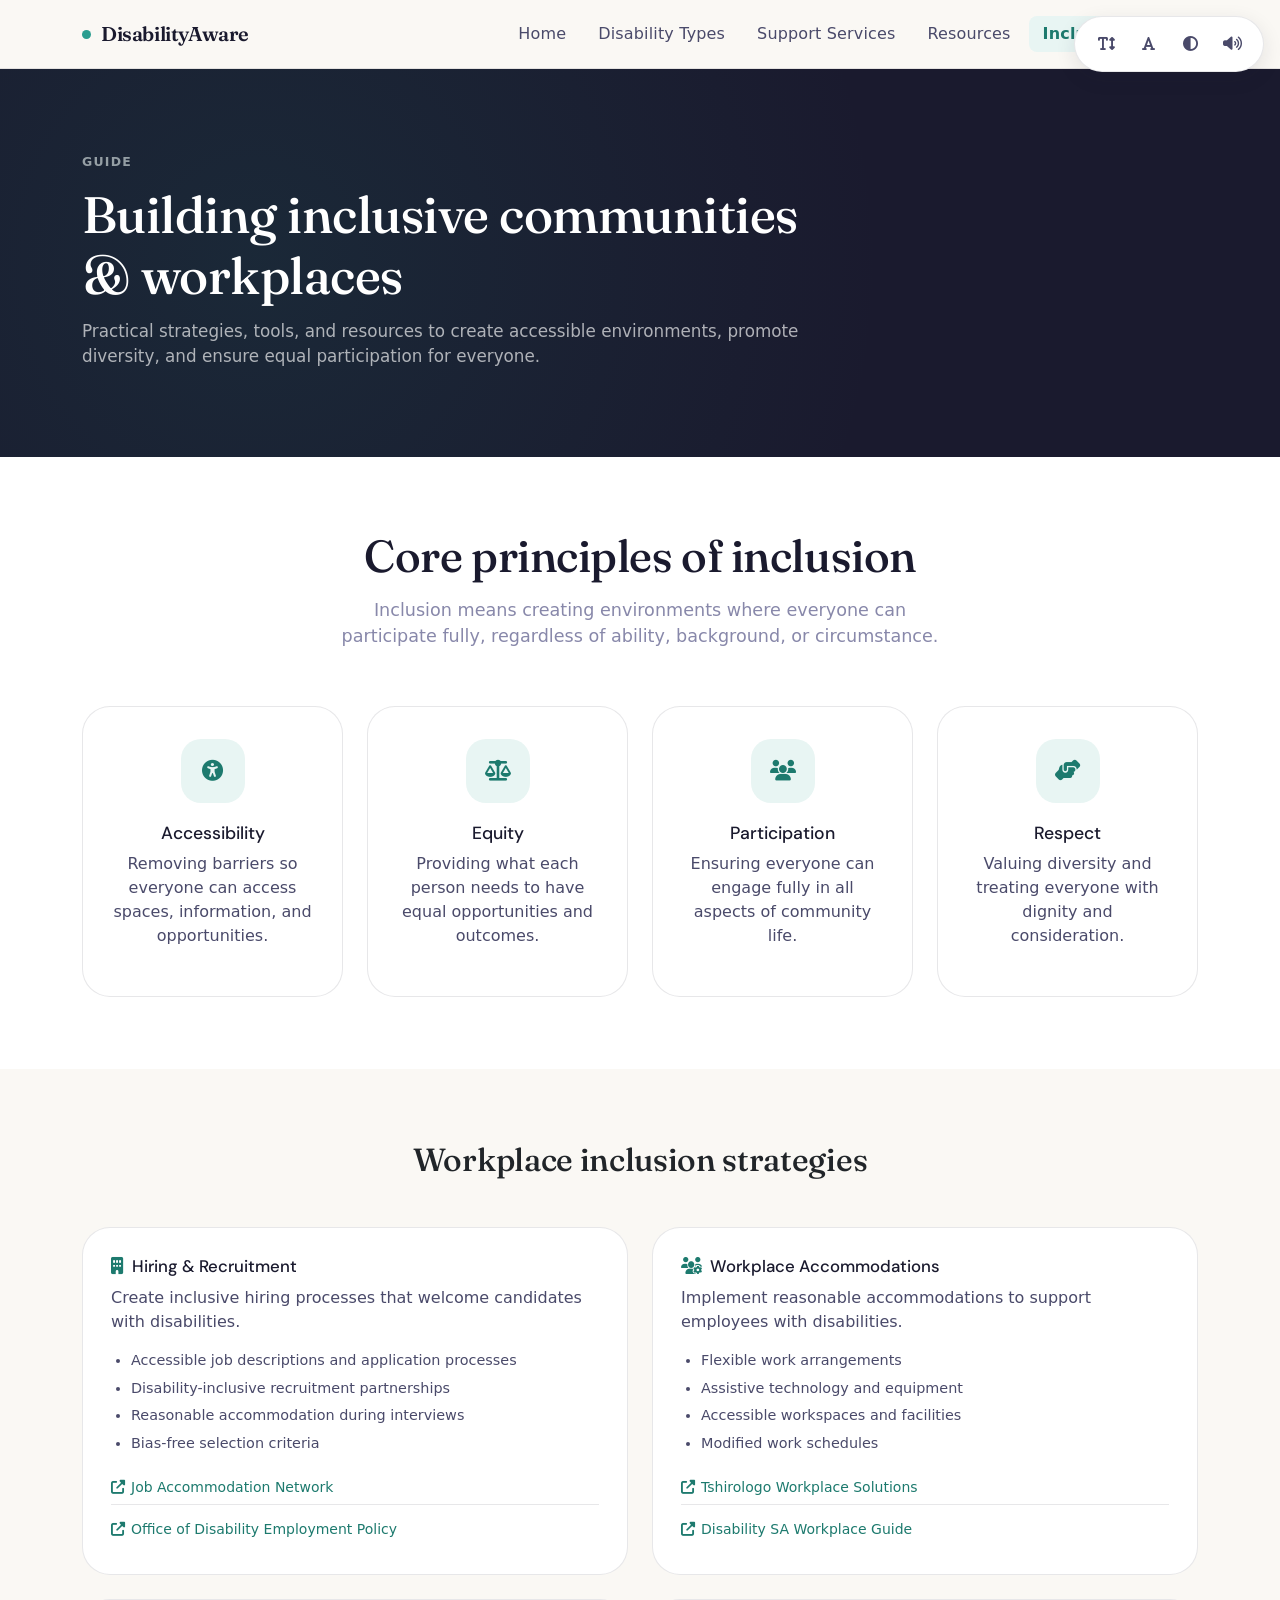
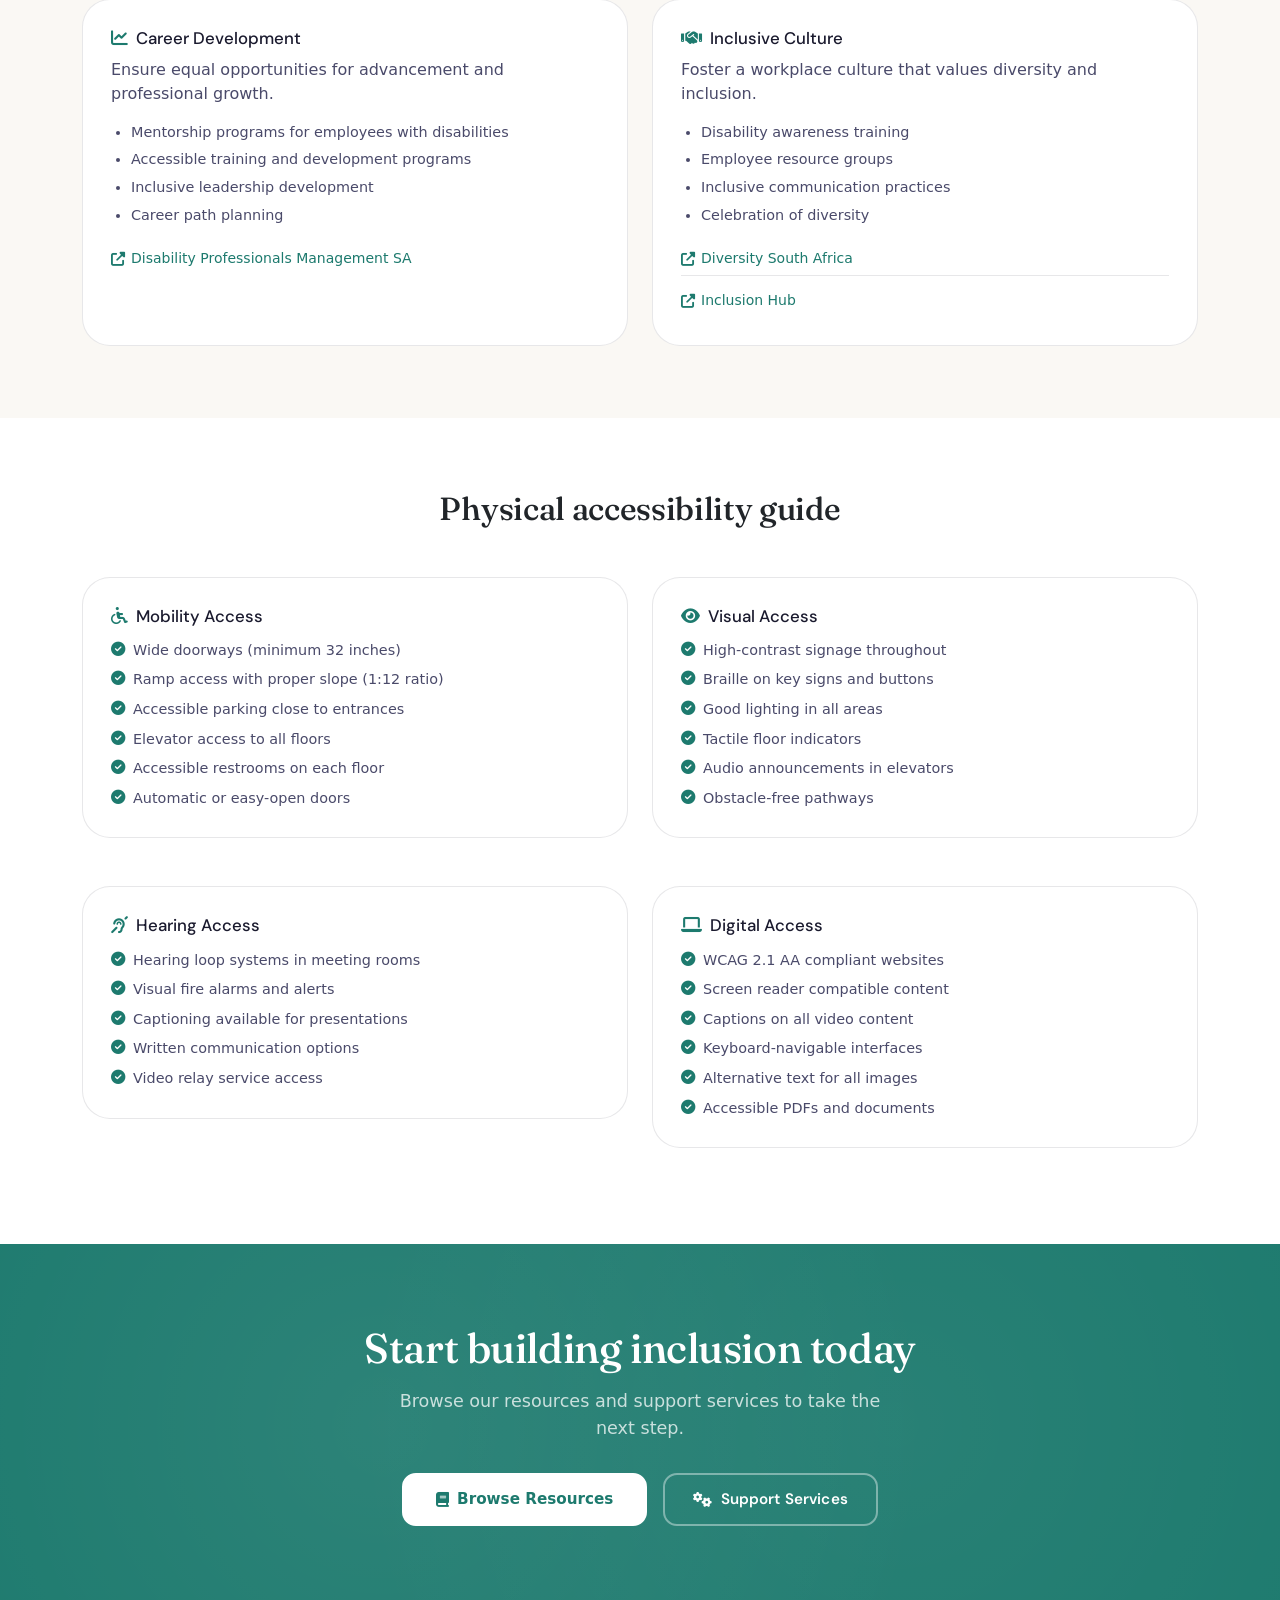
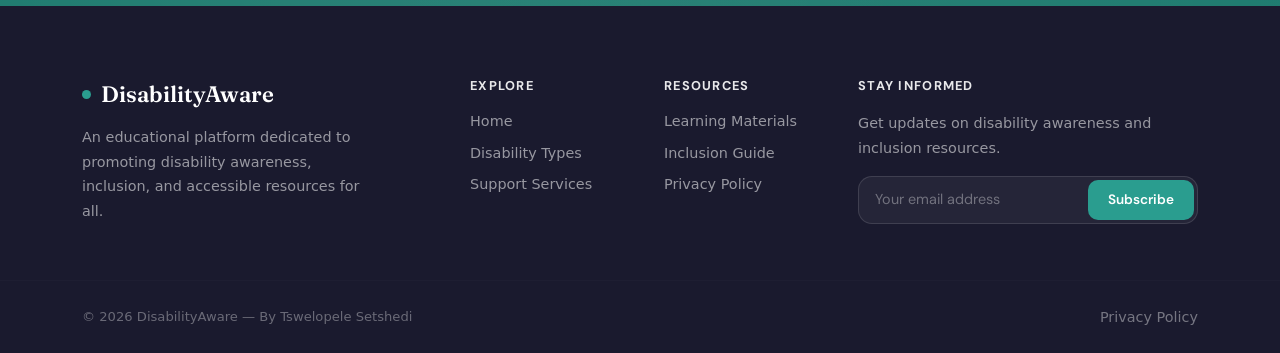
==== commit 2dd861f9: "Updated homepage design" ====
--- a/inclusion.html
+++ b/inclusion.html
@@ -145,7 +145,7 @@
     <hr class="footer-divider"/>
     <div class="container">
       <div class="footer-bottom">
-        <p>&copy; 2025 DisabilityAware — Educational Resource</p>
+        <p>&copy; 2026 DisabilityAware — By Tswelopele Setshedi</p>
         <p><a href="privacy.html" style="color:rgba(255,255,255,0.4);">Privacy Policy</a></p>
       </div>
     </div>
